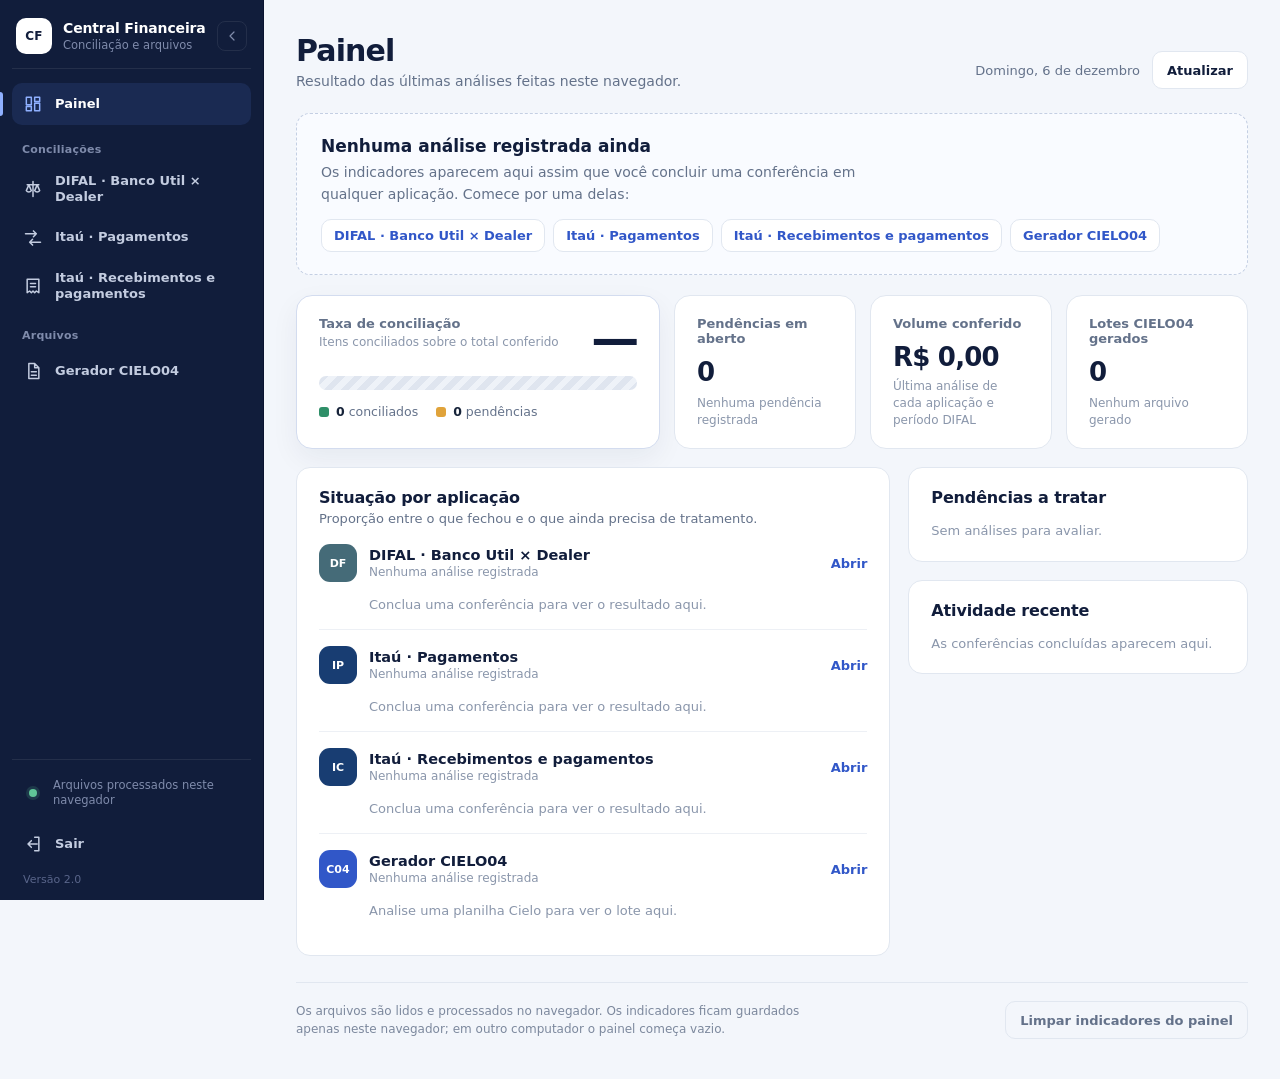
==== index.html @ 7d99ec03 "V48.3" ====
<!doctype html>
<html lang="pt-BR">
<head>
  <meta charset="utf-8">
  <meta name="viewport" content="width=device-width, initial-scale=1">
  <meta name="description" content="Central Financeira: painel de conciliações, pendências e geração de arquivos.">
  <meta name="theme-color" content="#111d3b">
  <title>Painel · Central Financeira</title>
  <link rel="stylesheet" href="central.css?v=2.0">
  <link rel="stylesheet" href="shell.css?v=2.0">
  <script src="shell.js?v=2.0"></script>
</head>
<body class="dash">
  <main class="dash-main" id="conteudo">
    <header class="dash-head">
      <div>
        <h1>Painel</h1>
        <p class="dash-sub">Resultado das últimas análises feitas neste navegador.</p>
      </div>
      <div class="dash-head-actions">
        <span class="dash-today" id="today">—</span>
        <button type="button" class="dash-btn" id="refreshBtn">Atualizar</button>
      </div>
    </header>

    <div id="emptyState" class="dash-empty" hidden>
      <h2>Nenhuma análise registrada ainda</h2>
      <p>Os indicadores aparecem aqui assim que você concluir uma conferência em qualquer aplicação. Comece por uma delas:</p>
      <div class="dash-empty-links" id="emptyLinks"></div>
    </div>

    <section class="kpis" aria-label="Indicadores principais">
      <article class="kpi-balance">
        <div class="kpi-balance-top">
          <div>
            <h2>Taxa de conciliação</h2>
            <p class="kpi-hint">Itens conciliados sobre o total conferido</p>
          </div>
          <strong class="kpi-rate" id="kRate">—</strong>
        </div>
        <div class="ledger" role="img" id="kLedger" aria-label="Sem dados">
          <span class="ledger-ok" id="kLedgerOk"></span><span class="ledger-pend" id="kLedgerPend"></span>
        </div>
        <div class="ledger-legend">
          <span><i class="sw sw-ok"></i><b id="kOk">0</b> conciliados</span>
          <span><i class="sw sw-pend"></i><b id="kPend">0</b> pendências</span>
        </div>
      </article>

      <article class="kpi-card">
        <h2>Pendências em aberto</h2>
        <strong id="kPendBig">0</strong>
        <p id="kPendSub">Nenhuma pendência registrada</p>
      </article>
      <article class="kpi-card">
        <h2>Volume conferido</h2>
        <strong id="kVolume">R$ 0,00</strong>
        <p id="kVolumeSub">Última análise de cada aplicação e período DIFAL</p>
      </article>
      <article class="kpi-card">
        <h2>Lotes CIELO04 gerados</h2>
        <strong id="kCielo">0</strong>
        <p id="kCieloSub">Nenhum arquivo gerado</p>
      </article>
    </section>

    <div class="dash-grid">
      <section class="panel-x modules" aria-labelledby="modulesTitle">
        <div class="panel-x-head">
          <h2 id="modulesTitle">Situação por aplicação</h2>
          <p>Proporção entre o que fechou e o que ainda precisa de tratamento.</p>
        </div>
        <div id="moduleRows" class="module-rows"></div>
      </section>

      <aside class="side-col">
        <section class="panel-x" aria-labelledby="pendTitle">
          <div class="panel-x-head"><h2 id="pendTitle">Pendências a tratar</h2></div>
          <ul id="pendList" class="pend-list"></ul>
        </section>
        <section class="panel-x" aria-labelledby="actTitle">
          <div class="panel-x-head"><h2 id="actTitle">Atividade recente</h2></div>
          <ol id="activity" class="activity"></ol>
        </section>
      </aside>
    </div>

    <section class="panel-x difal-period" id="difalPeriod" aria-labelledby="difalTitle" hidden>
      <div class="panel-x-head panel-x-head-row">
        <div>
          <h2 id="difalTitle">Período DIFAL</h2>
          <p id="difalSub">—</p>
        </div>
        <a class="dash-link" href="difal/">Abrir DIFAL</a>
      </div>
      <div class="day-strip" id="dayStrip"></div>
      <div class="day-legend">
        <span><i class="sw sw-ok"></i>Sem pendências</span>
        <span><i class="sw sw-pend"></i>Com pendências</span>
        <span><i class="sw sw-none"></i>Ainda não analisada</span>
      </div>
    </section>

    <footer class="dash-foot">
      <p>Os arquivos são lidos e processados no navegador. Os indicadores ficam guardados apenas neste navegador; em outro computador o painel começa vazio.</p>
      <button type="button" class="dash-btn dash-btn-quiet" id="clearIndicators">Limpar indicadores do painel</button>
    </footer>
  </main>

  <script src="dashboard.js?v=2.0"></script>
</body>
</html>
---- central.css ----
/* Central Financeira · Painel (v2.0) */
:root {
  --bg: #f3f6fb;
  --surface: #ffffff;
  --ink: #17243a;
  --navy: #111d3b;
  --muted: #64728a;
  --line: #e1e7f0;
  --blue: #3157c8;
  --ok: #2f8f68;
  --ok-soft: #e6f4ed;
  --pend: #e0a33a;
  --pend-ink: #8a5a06;
  --pend-soft: #fff4dd;
  --none: #dfe5ef;
}
* { box-sizing: border-box; }
body { margin: 0; color: var(--ink); background: var(--bg); font-family: Inter, ui-sans-serif, system-ui, -apple-system, BlinkMacSystemFont, "Segoe UI", sans-serif; -webkit-font-smoothing: antialiased; }
h1, h2, p { margin: 0; }
a { color: var(--blue); }
a:focus-visible, button:focus-visible { outline: 2px solid var(--blue); outline-offset: 2px; }

.dash-main { width: min(1240px, 100%); margin: 0 auto; padding: 34px 32px 40px; }

.dash-head { display: flex; align-items: flex-end; justify-content: space-between; gap: 20px; margin-bottom: 24px; }
.dash-head h1 { color: var(--navy); font-size: 30px; line-height: 1.1; letter-spacing: -.03em; }
.dash-sub { margin-top: 6px; color: var(--muted); font-size: 14px; }
.dash-head-actions { display: flex; align-items: center; gap: 12px; }
.dash-today { color: var(--muted); font-size: 13px; }
.dash-today::first-letter { text-transform: uppercase; }
.dash-btn { min-height: 38px; padding: 8px 14px; border: 1px solid var(--line); border-radius: 10px; color: var(--navy); background: var(--surface); font: inherit; font-size: 13px; font-weight: 700; cursor: pointer; }
.dash-btn:hover { border-color: #c5cee0; background: #f8faff; }
.dash-btn-quiet { color: var(--muted); background: transparent; }
.dash-link { flex: 0 0 auto; color: var(--blue); font-size: 13px; font-weight: 700; text-decoration: none; }
.dash-link:hover { text-decoration: underline; }

.dash-empty { margin-bottom: 20px; padding: 22px 24px; border: 1px dashed #c4cfe3; border-radius: 14px; background: #f9fbff; }
.dash-empty h2 { color: var(--navy); font-size: 17px; }
.dash-empty p { max-width: 62ch; margin-top: 6px; color: var(--muted); font-size: 14px; line-height: 1.55; }
.dash-empty-links { display: flex; flex-wrap: wrap; gap: 8px; margin-top: 14px; }
.dash-empty-links a { padding: 8px 12px; border: 1px solid var(--line); border-radius: 10px; background: var(--surface); font-size: 13px; font-weight: 700; text-decoration: none; }

/* Indicadores */
.kpis { display: grid; grid-template-columns: minmax(0, 2fr) repeat(3, minmax(0, 1fr)); gap: 14px; margin-bottom: 18px; }
.kpi-balance, .kpi-card { padding: 20px 22px; border: 1px solid var(--line); border-radius: 16px; background: var(--surface); }
.kpi-balance { display: flex; flex-direction: column; gap: 14px; border-color: #d3dcef; box-shadow: 0 10px 28px rgba(24, 39, 75, .06); }
.kpi-balance-top { display: flex; align-items: flex-start; justify-content: space-between; gap: 16px; }
.kpis h2 { color: var(--muted); font-size: 13px; font-weight: 650; }
.kpi-hint { margin-top: 4px; color: #8a96ab; font-size: 12px; }
.kpi-rate { color: var(--navy); font-size: 48px; line-height: .95; font-weight: 750; letter-spacing: -.045em; font-variant-numeric: tabular-nums; }
.ledger, .mod-bar { display: flex; height: 14px; overflow: hidden; border-radius: 7px; background: var(--none); }
.ledger.is-empty { background: repeating-linear-gradient(-45deg, var(--none) 0 6px, #eef2f8 6px 12px); }
.ledger-ok { background: var(--ok); }
.ledger-pend { background: var(--pend); }
.ledger-ok, .ledger-pend { transition: width .5s ease; }
.ledger-legend, .day-legend { display: flex; flex-wrap: wrap; gap: 6px 18px; color: var(--muted); font-size: 12.5px; }
.ledger-legend b { color: var(--ink); font-variant-numeric: tabular-nums; }
.sw { display: inline-block; width: 10px; height: 10px; margin-right: 7px; border-radius: 3px; vertical-align: -1px; }
.sw-ok { background: var(--ok); } .sw-pend { background: var(--pend); } .sw-none { background: var(--none); }

.kpi-card { display: flex; flex-direction: column; gap: 6px; }
.kpi-card strong { margin-top: 6px; color: var(--navy); font-size: 26px; line-height: 1.1; font-weight: 750; letter-spacing: -.03em; font-variant-numeric: tabular-nums; white-space: nowrap; }
.kpi-card strong.is-alert { color: var(--pend-ink); }
.kpi-card p { margin-top: auto; color: #8a96ab; font-size: 12px; line-height: 1.4; }

/* Grade principal */
.dash-grid { display: grid; grid-template-columns: minmax(0, 1.75fr) minmax(300px, 1fr); gap: 18px; align-items: start; }
.side-col { display: flex; flex-direction: column; gap: 18px; }
.panel-x { padding: 20px 22px; border: 1px solid var(--line); border-radius: 14px; background: var(--surface); }
.panel-x-head { margin-bottom: 14px; }
.panel-x-head h2 { color: var(--navy); font-size: 16px; letter-spacing: -.01em; }
.panel-x-head p { margin-top: 4px; color: var(--muted); font-size: 13px; }
.panel-x-head-row { display: flex; align-items: flex-start; justify-content: space-between; gap: 16px; }

.module-rows { display: flex; flex-direction: column; }
.mod-row { padding: 16px 0; border-top: 1px solid #edf0f5; }
.mod-row:first-child { border-top: 0; padding-top: 4px; }
.mod-head { display: flex; align-items: center; gap: 12px; }
.mod-mark { width: 38px; height: 38px; flex: 0 0 38px; display: grid; place-items: center; border-radius: 11px; color: #fff; font-size: 11px; font-weight: 850; }
.tone-cielo { background: #3157c8; } .tone-difal { background: #456b78; } .tone-itau { background: #183d72; }
.mod-title { flex: 1 1 auto; min-width: 0; }
.mod-title a { display: block; color: var(--navy); font-size: 14.5px; font-weight: 700; text-decoration: none; }
.mod-title a:hover { text-decoration: underline; }
.mod-title small { display: block; margin-top: 2px; color: #8a96ab; font-size: 12px; }
.mod-body { margin: 12px 0 0 50px; }
.mod-body-empty span { color: #8a96ab; font-size: 13px; }
.mod-bar { height: 10px; border-radius: 5px; }
.mod-nums { display: flex; gap: 16px; margin-top: 8px; color: var(--muted); font-size: 12.5px; }
.mod-nums b { color: var(--ink); font-variant-numeric: tabular-nums; }
.mod-nums .is-alert b { color: var(--pend-ink); }
.mod-pct { margin-left: auto; color: var(--navy); font-weight: 750; font-variant-numeric: tabular-nums; }
.mod-facts { margin-top: 6px; color: #8a96ab; font-size: 12px; line-height: 1.5; }
.mod-facts .sep { display: inline-block; width: 3px; height: 3px; margin: 0 8px; border-radius: 50%; background: #b7c0d0; vertical-align: middle; }
.mod-figure { display: flex; align-items: baseline; gap: 8px; }
.mod-figure strong { color: var(--navy); font-size: 20px; letter-spacing: -.02em; font-variant-numeric: tabular-nums; }
.mod-figure span { color: var(--muted); font-size: 12.5px; }

.pend-list, .activity { margin: 0; padding: 0; list-style: none; }
.pend-list li + li { margin-top: 8px; }
.pend-list a { display: flex; align-items: flex-start; gap: 12px; padding: 12px; border: 1px solid #f0dfb7; border-radius: 12px; color: var(--ink); background: var(--pend-soft); text-decoration: none; }
.pend-list a:hover { border-color: #e5c57f; }
.pend-count { min-width: 36px; padding: 4px 8px; border-radius: 8px; color: #3b2a05; background: var(--pend); font-size: 13px; font-weight: 800; text-align: center; font-variant-numeric: tabular-nums; }
.pend-list strong { display: block; font-size: 13px; }
.pend-list small { display: block; margin-top: 3px; color: var(--pend-ink); font-size: 12px; line-height: 1.4; }
.list-empty { color: #8a96ab; font-size: 13px; line-height: 1.5; }

.activity li:not(.list-empty) { position: relative; display: grid; grid-template-columns: 12px 1fr auto; gap: 10px; padding: 9px 0; }
.activity li:not(.list-empty) + li { border-top: 1px solid #f0f2f7; }
.act-dot { width: 8px; height: 8px; margin-top: 5px; border-radius: 50%; background: var(--ok); }
.act-warn .act-dot { background: var(--pend); }
.activity strong { display: block; font-size: 12.5px; }
.activity span:not(.act-dot) { display: block; margin-top: 2px; color: var(--muted); font-size: 12px; }
.activity time { color: #8a96ab; font-size: 11.5px; white-space: nowrap; }

/* Período DIFAL */
.difal-period { margin-top: 18px; }
.day-strip { display: grid; grid-template-columns: repeat(auto-fill, minmax(52px, 1fr)); gap: 6px; margin-bottom: 14px; }
.day { display: flex; flex-direction: column; align-items: center; padding: 7px 0 6px; border-radius: 9px; text-decoration: none; }
.day b { font-size: 15px; font-variant-numeric: tabular-nums; }
.day span { font-size: 10.5px; opacity: .8; }
.day-ok { color: #fff; background: var(--ok); }
.day-pend { color: #3b2a05; background: var(--pend); }
.day-none { color: var(--muted); background: #eef2f8; }
.day:hover { filter: brightness(.94); }

.dash-foot { display: flex; align-items: center; justify-content: space-between; gap: 16px; margin-top: 26px; padding-top: 18px; border-top: 1px solid var(--line); }
.dash-foot p { max-width: 70ch; color: #7c889d; font-size: 12px; line-height: 1.5; }

@media (max-width: 1180px) {
  .kpis { grid-template-columns: repeat(3, minmax(0, 1fr)); }
  .kpi-balance { grid-column: 1 / -1; }
}
@media (max-width: 900px) {
  .dash-grid { grid-template-columns: 1fr; }
}
@media (max-width: 640px) {
  .dash-main { padding: 22px 14px 30px; }
  .dash-head { flex-direction: column; align-items: flex-start; }
  .dash-head h1 { font-size: 26px; }
  .kpis { grid-template-columns: 1fr 1fr; gap: 10px; }
  .kpi-card { padding: 16px; }
  .kpi-card strong { font-size: 21px; }
  .kpi-rate { font-size: 40px; }
  .mod-body { margin-left: 0; }
  .dash-foot { flex-direction: column; align-items: flex-start; }
}
@media (prefers-reduced-motion: reduce) { .ledger-ok, .ledger-pend { transition: none; } }
---- shell.css ----
/* Central Financeira · Menu lateral compartilhado (v2.0) */
:root {
  --cf-side: 264px;
  --cf-side-collapsed: 76px;
  --cf-navy: #111d3b;
  --cf-navy-2: #1a2a52;
  --cf-navy-line: rgba(255, 255, 255, .08);
  --cf-side-text: #c3cce0;
  --cf-side-muted: #7f8bab;
  --cf-accent: #8fb0ff;
  --cf-alert: #f2b84b;
}
html.cf-collapsed { --cf-side: var(--cf-side-collapsed); }

html.cf-shell body { padding-left: var(--cf-side) !important; margin: 0; transition: padding-left .2s ease; }

/* O link "← Central" das aplicações passa a ser o menu lateral. */
html.cf-shell .central-nav { display: none !important; }
html.cf-shell .topbar, html.cf-shell body > header { padding-left: 28px !important; padding-right: 28px !important; }

.cf-sidebar {
  position: fixed; inset: 0 auto 0 0; z-index: 60; width: var(--cf-side);
  display: flex; flex-direction: column; gap: 6px; padding: 16px 12px 14px;
  color: var(--cf-side-text); background: var(--cf-navy);
  border-right: 1px solid #0a1430; overflow-y: auto; overflow-x: hidden;
  font-family: Inter, ui-sans-serif, system-ui, -apple-system, BlinkMacSystemFont, "Segoe UI", sans-serif;
  transition: width .2s ease, transform .22s ease;
}
.cf-sidebar *, .cf-mobilebar * { box-sizing: border-box; }
.cf-ico { width: 20px; height: 20px; flex: 0 0 20px; }

.cf-brand { display: flex; align-items: center; justify-content: space-between; gap: 8px; padding: 2px 4px 14px; border-bottom: 1px solid var(--cf-navy-line); margin-bottom: 8px; }
.cf-brand-link { display: flex; align-items: center; gap: 11px; min-width: 0; color: #fff; text-decoration: none; }
.cf-mark { width: 36px; height: 36px; flex: 0 0 36px; display: grid; place-items: center; border-radius: 10px; color: var(--cf-navy); background: #fff; font-size: 12px; font-weight: 850; letter-spacing: .02em; }
.cf-brand-text { display: flex; flex-direction: column; min-width: 0; white-space: nowrap; }
.cf-brand-text strong { font-size: 14px; letter-spacing: -.01em; }
.cf-brand-text small { margin-top: 2px; color: var(--cf-side-muted); font-size: 11.5px; }
.cf-collapse { width: 30px; height: 30px; flex: 0 0 30px; display: grid; place-items: center; padding: 0; border: 1px solid var(--cf-navy-line); border-radius: 8px; color: var(--cf-side-muted); background: transparent; cursor: pointer; }
.cf-collapse:hover { color: #fff; background: var(--cf-navy-2); }
.cf-collapse .cf-ico { width: 16px; height: 16px; transition: transform .2s ease; }

.cf-nav { display: flex; flex-direction: column; gap: 2px; flex: 1 1 auto; }
.cf-group { margin: 16px 10px 6px; color: var(--cf-side-muted); font-size: 11px; font-weight: 700; letter-spacing: .02em; white-space: nowrap; }
.cf-item {
  position: relative; display: flex; align-items: center; gap: 12px; min-height: 42px; padding: 9px 11px;
  border-radius: 10px; color: var(--cf-side-text); text-decoration: none; font-size: 13px; font-weight: 600; line-height: 1.25;
}
.cf-item:hover { color: #fff; background: rgba(255, 255, 255, .05); }
.cf-item.is-active { color: #fff; background: var(--cf-navy-2); }
.cf-item.is-active::before { content: ""; position: absolute; left: -12px; top: 9px; bottom: 9px; width: 3px; border-radius: 0 3px 3px 0; background: var(--cf-accent); }
.cf-item.is-active .cf-ico { color: var(--cf-accent); }
.cf-label { flex: 1 1 auto; min-width: 0; overflow: hidden; text-overflow: ellipsis; }
.cf-pill { flex: 0 0 auto; min-width: 22px; padding: 2px 7px; border-radius: 999px; color: #3b2a05; background: var(--cf-alert); font-size: 11px; font-weight: 800; text-align: center; font-variant-numeric: tabular-nums; }

.cf-foot { display: flex; flex-direction: column; gap: 4px; padding-top: 12px; border-top: 1px solid var(--cf-navy-line); }
.cf-note { display: flex; align-items: center; gap: 10px; margin: 0 0 4px; padding: 6px 11px; color: var(--cf-side-muted); font-size: 11.5px; line-height: 1.35; }
.cf-dot { width: 8px; height: 8px; flex: 0 0 8px; border-radius: 50%; background: #5fc597; box-shadow: 0 0 0 3px rgba(95, 197, 151, .16); margin: 0 6px; }
.cf-logout:hover { color: #ffd3d3; }
.cf-version { margin: 4px 11px 0; color: #59658a; font-size: 11px; }

.cf-sidebar a:focus-visible, .cf-sidebar button:focus-visible, .cf-mobilebar a:focus-visible, .cf-mobilebar button:focus-visible { outline: 2px solid var(--cf-accent); outline-offset: 2px; }

/* Menu recolhido (desktop) */
html.cf-collapsed .cf-sidebar { padding-left: 10px; padding-right: 10px; }
html.cf-collapsed .cf-brand { flex-direction: column; padding-left: 0; padding-right: 0; }
html.cf-collapsed .cf-brand-text, html.cf-collapsed .cf-label { display: none; }
html.cf-collapsed .cf-collapse .cf-ico { transform: rotate(180deg); }
html.cf-collapsed .cf-item { justify-content: center; padding: 10px; }
html.cf-collapsed .cf-item.is-active::before { left: -10px; }
html.cf-collapsed .cf-pill { position: absolute; top: 3px; right: 2px; min-width: 18px; padding: 1px 5px; font-size: 10px; }
html.cf-collapsed .cf-nav { gap: 4px; }
html.cf-collapsed .cf-group { display: block; height: 1px; margin: 10px 10px; overflow: hidden; color: transparent; background: var(--cf-navy-line); }
html.cf-collapsed .cf-note { justify-content: center; padding: 6px 0; }

/* Barra superior e gaveta (celular e tablet) */
.cf-mobilebar, .cf-scrim { display: none; }
@media (max-width: 960px) {
  html.cf-shell body { padding-left: 0 !important; }
  html.cf-shell { --cf-side: 280px; }
  .cf-sidebar { width: 280px; transform: translateX(-100%); box-shadow: none; }
  html.cf-open .cf-sidebar { transform: translateX(0); box-shadow: 0 0 40px rgba(5, 12, 30, .35); }
  html.cf-collapsed .cf-brand-text { display: flex; }
  html.cf-collapsed .cf-label { display: block; }
  html.cf-collapsed .cf-group { height: auto; margin: 16px 10px 6px; color: var(--cf-side-muted); background: none; }
  html.cf-collapsed .cf-brand { flex-direction: row; }
  html.cf-collapsed .cf-item { justify-content: flex-start; padding: 9px 11px; }
  html.cf-collapsed .cf-pill { position: static; }
  .cf-collapse { display: none; }
  .cf-mobilebar {
    position: sticky; top: 0; z-index: 50; display: flex; align-items: center; gap: 10px; height: 56px; padding: 0 12px;
    color: #fff; background: var(--cf-navy);
    font-family: Inter, ui-sans-serif, system-ui, -apple-system, BlinkMacSystemFont, "Segoe UI", sans-serif;
  }
  .cf-burger { width: 40px; height: 40px; display: grid; place-items: center; padding: 0; border: 0; border-radius: 10px; color: #fff; background: transparent; cursor: pointer; }
  .cf-burger:hover { background: var(--cf-navy-2); }
  .cf-mobile-title { display: flex; align-items: center; gap: 10px; color: #fff; text-decoration: none; font-size: 14px; font-weight: 750; }
  .cf-mobile-title .cf-mark { width: 30px; height: 30px; flex-basis: 30px; font-size: 11px; }
  .cf-scrim { position: fixed; inset: 0; z-index: 55; background: rgba(8, 15, 35, .45); }
  html.cf-open .cf-scrim { display: block; }
  /* O cabeçalho das aplicações deixa de ser fixo para não competir com a barra do menu. */
  html.cf-shell .topbar, html.cf-shell body > header { position: static !important; padding-left: 16px !important; padding-right: 16px !important; }
}

@media (prefers-reduced-motion: reduce) {
  html.cf-shell body, .cf-sidebar, .cf-collapse .cf-ico { transition: none; }
}
@media print {
  .cf-sidebar, .cf-mobilebar, .cf-scrim { display: none !important; }
  html.cf-shell body { padding-left: 0 !important; }
}
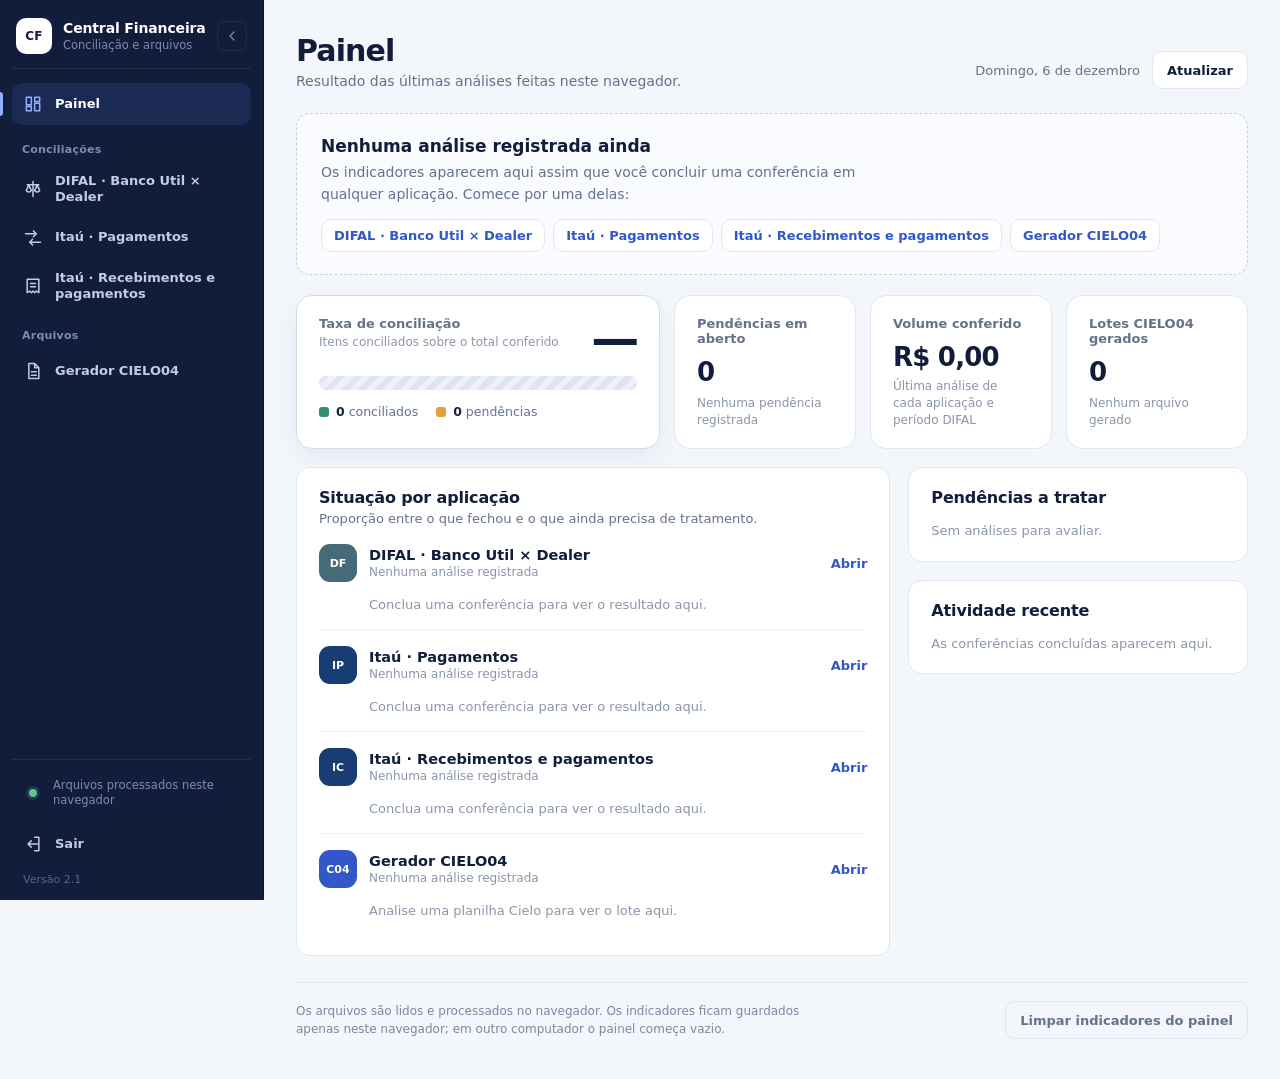
==== commit 8fc4b335: "v48.4" ====
--- a/index.html
+++ b/index.html
@@ -7,8 +7,8 @@
   <meta name="theme-color" content="#111d3b">
   <title>Painel · Central Financeira</title>
   <link rel="stylesheet" href="central.css?v=2.0">
-  <link rel="stylesheet" href="shell.css?v=2.0">
-  <script src="shell.js?v=2.0"></script>
+  <link rel="stylesheet" href="shell.css?v=2.1">
+  <script src="shell.js?v=2.1"></script>
 </head>
 <body class="dash">
   <main class="dash-main" id="conteudo">
--- a/shell.css
+++ b/shell.css
@@ -108,3 +108,29 @@
   .cf-sidebar, .cf-mobilebar, .cf-scrim { display: none !important; }
   html.cf-shell body { padding-left: 0 !important; }
 }
+
+/* Arrastar e soltar / colar arquivos (v2.1) */
+.cf-dropzone { position: relative; }
+.cf-drop-hint { margin: 8px 0 0; color: #7a879c; font-size: 12px; line-height: 1.4; }
+html.cf-dragging .cf-dropzone::after {
+  content: attr(data-drop-label);
+  position: absolute; inset: 0; z-index: 20; display: flex; align-items: center; justify-content: center;
+  padding: 16px; border: 2px dashed #8da3df; border-radius: inherit;
+  color: #24407f; background: rgba(243, 246, 255, .92);
+  font-family: Inter, ui-sans-serif, system-ui, -apple-system, "Segoe UI", sans-serif;
+  font-size: 14px; font-weight: 750; text-align: center; pointer-events: none;
+}
+html.cf-dragging .cf-dropzone.cf-drop-over::after { border-color: #3157c8; border-style: solid; color: #fff; background: rgba(49, 87, 200, .9); }
+.cf-drop-flash { animation: cf-flash .9s ease; }
+@keyframes cf-flash { 0% { box-shadow: 0 0 0 0 rgba(49, 87, 200, .45); } 100% { box-shadow: 0 0 0 14px rgba(49, 87, 200, 0); } }
+
+.cf-toast {
+  position: fixed; left: 50%; bottom: 24px; z-index: 80; max-width: min(560px, calc(100vw - 32px));
+  padding: 12px 16px; border-radius: 12px; color: #fff; background: #111d3b; box-shadow: 0 12px 30px rgba(8, 15, 35, .25);
+  font-family: Inter, ui-sans-serif, system-ui, -apple-system, "Segoe UI", sans-serif; font-size: 13px; font-weight: 600; line-height: 1.4;
+  opacity: 0; transform: translate(-50%, 10px); pointer-events: none; transition: opacity .2s ease, transform .2s ease;
+}
+.cf-toast.is-show { opacity: 1; transform: translate(-50%, 0); }
+.cf-toast.is-error { background: #9b2f35; }
+@media (min-width: 961px) { .cf-toast { margin-left: calc(var(--cf-side) / 2); } }
+@media (prefers-reduced-motion: reduce) { .cf-drop-flash { animation: none; } .cf-toast { transition: none; } }
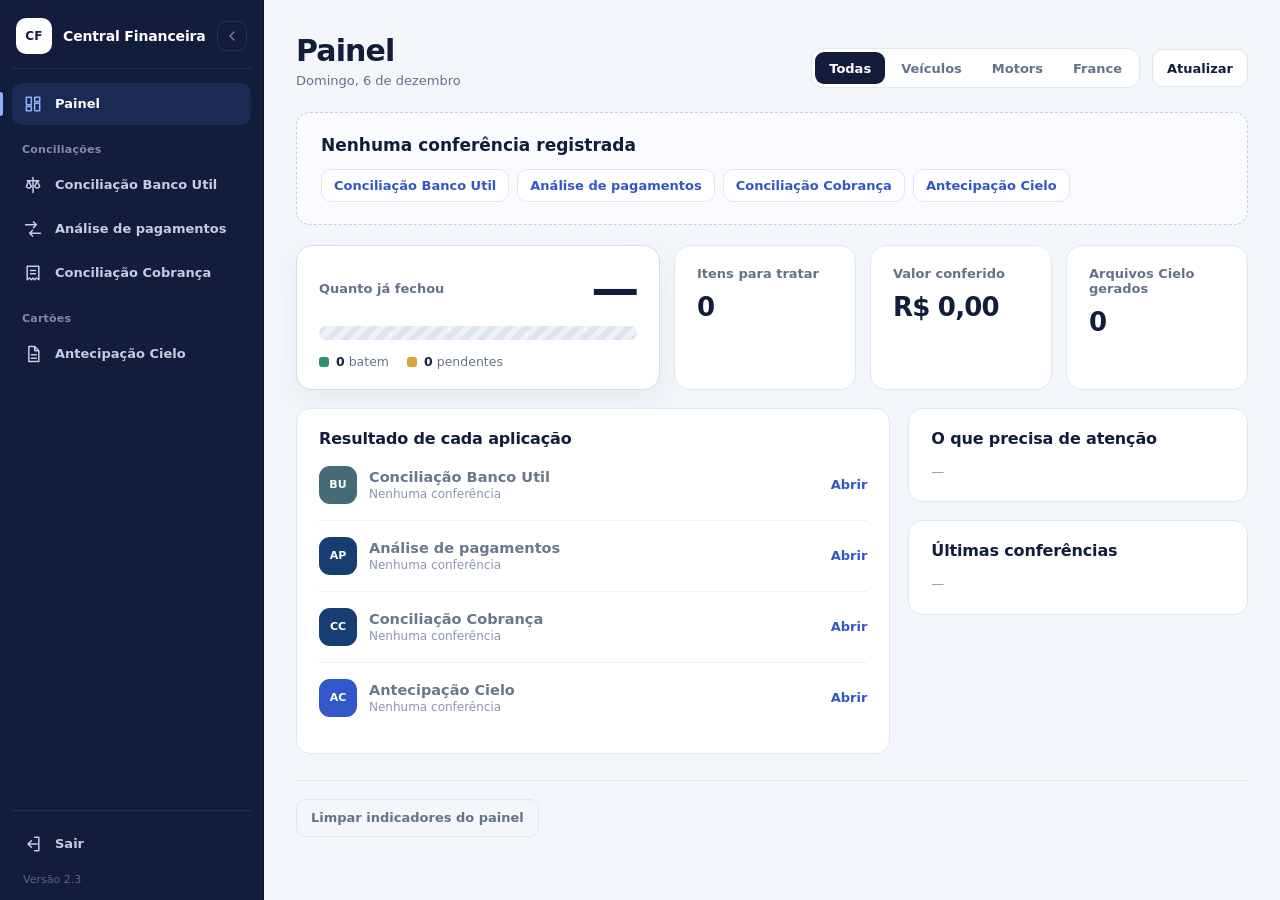
==== commit 0c72ee77: "V48 6" ====
--- a/index.html
+++ b/index.html
@@ -3,110 +3,95 @@
 <head>
   <meta charset="utf-8">
   <meta name="viewport" content="width=device-width, initial-scale=1">
-  <meta name="description" content="Central Financeira: painel de conciliações, pendências e geração de arquivos.">
   <meta name="theme-color" content="#111d3b">
   <title>Painel · Central Financeira</title>
-  <link rel="stylesheet" href="central.css?v=2.0">
-  <link rel="stylesheet" href="shell.css?v=2.1">
-  <script src="shell.js?v=2.1"></script>
+  <link rel="stylesheet" href="central.css?v=2.3">
+  <link rel="stylesheet" href="shell.css?v=2.3">
+  <script src="shell.js?v=2.3"></script>
 </head>
 <body class="dash">
   <main class="dash-main" id="conteudo">
     <header class="dash-head">
       <div>
         <h1>Painel</h1>
-        <p class="dash-sub">Resultado das últimas análises feitas neste navegador.</p>
+        <p class="dash-today" id="today">—</p>
       </div>
       <div class="dash-head-actions">
-        <span class="dash-today" id="today">—</span>
+        <div class="seg" id="companyFilter" role="radiogroup" aria-label="Filtrar por empresa"></div>
         <button type="button" class="dash-btn" id="refreshBtn">Atualizar</button>
       </div>
     </header>
 
     <div id="emptyState" class="dash-empty" hidden>
-      <h2>Nenhuma análise registrada ainda</h2>
-      <p>Os indicadores aparecem aqui assim que você concluir uma conferência em qualquer aplicação. Comece por uma delas:</p>
+      <h2 id="emptyTitle">Nenhuma conferência registrada</h2>
       <div class="dash-empty-links" id="emptyLinks"></div>
     </div>
 
     <section class="kpis" aria-label="Indicadores principais">
       <article class="kpi-balance">
         <div class="kpi-balance-top">
-          <div>
-            <h2>Taxa de conciliação</h2>
-            <p class="kpi-hint">Itens conciliados sobre o total conferido</p>
-          </div>
+          <h2>Quanto já fechou</h2>
           <strong class="kpi-rate" id="kRate">—</strong>
         </div>
         <div class="ledger" role="img" id="kLedger" aria-label="Sem dados">
           <span class="ledger-ok" id="kLedgerOk"></span><span class="ledger-pend" id="kLedgerPend"></span>
         </div>
         <div class="ledger-legend">
-          <span><i class="sw sw-ok"></i><b id="kOk">0</b> conciliados</span>
-          <span><i class="sw sw-pend"></i><b id="kPend">0</b> pendências</span>
+          <span><i class="sw sw-ok"></i><b id="kOk">0</b> batem</span>
+          <span><i class="sw sw-pend"></i><b id="kPend">0</b> pendentes</span>
         </div>
       </article>
 
       <article class="kpi-card">
-        <h2>Pendências em aberto</h2>
+        <h2>Itens para tratar</h2>
         <strong id="kPendBig">0</strong>
-        <p id="kPendSub">Nenhuma pendência registrada</p>
+        <p id="kPendSub"></p>
       </article>
       <article class="kpi-card">
-        <h2>Volume conferido</h2>
+        <h2>Valor conferido</h2>
         <strong id="kVolume">R$ 0,00</strong>
-        <p id="kVolumeSub">Última análise de cada aplicação e período DIFAL</p>
+        <p id="kVolumeSub"></p>
       </article>
       <article class="kpi-card">
-        <h2>Lotes CIELO04 gerados</h2>
+        <h2>Arquivos Cielo gerados</h2>
         <strong id="kCielo">0</strong>
-        <p id="kCieloSub">Nenhum arquivo gerado</p>
+        <p id="kCieloSub"></p>
       </article>
     </section>
 
     <div class="dash-grid">
       <section class="panel-x modules" aria-labelledby="modulesTitle">
-        <div class="panel-x-head">
-          <h2 id="modulesTitle">Situação por aplicação</h2>
-          <p>Proporção entre o que fechou e o que ainda precisa de tratamento.</p>
-        </div>
+        <div class="panel-x-head"><h2 id="modulesTitle">Resultado de cada aplicação</h2></div>
         <div id="moduleRows" class="module-rows"></div>
       </section>
 
       <aside class="side-col">
         <section class="panel-x" aria-labelledby="pendTitle">
-          <div class="panel-x-head"><h2 id="pendTitle">Pendências a tratar</h2></div>
+          <div class="panel-x-head"><h2 id="pendTitle">O que precisa de atenção</h2></div>
           <ul id="pendList" class="pend-list"></ul>
         </section>
         <section class="panel-x" aria-labelledby="actTitle">
-          <div class="panel-x-head"><h2 id="actTitle">Atividade recente</h2></div>
+          <div class="panel-x-head"><h2 id="actTitle">Últimas conferências</h2></div>
           <ol id="activity" class="activity"></ol>
         </section>
       </aside>
     </div>
 
     <section class="panel-x difal-period" id="difalPeriod" aria-labelledby="difalTitle" hidden>
-      <div class="panel-x-head panel-x-head-row">
-        <div>
-          <h2 id="difalTitle">Período DIFAL</h2>
-          <p id="difalSub">—</p>
-        </div>
-        <a class="dash-link" href="difal/">Abrir DIFAL</a>
-      </div>
-      <div class="day-strip" id="dayStrip"></div>
+      <div class="panel-x-head"><h2 id="difalTitle">Dias conferidos · Banco Util</h2></div>
+      <div id="dayStrips"></div>
       <div class="day-legend">
-        <span><i class="sw sw-ok"></i>Sem pendências</span>
-        <span><i class="sw sw-pend"></i>Com pendências</span>
-        <span><i class="sw sw-none"></i>Ainda não analisada</span>
+        <span><i class="sw sw-ok"></i>Tudo bateu</span>
+        <span><i class="sw sw-pend"></i>Tem itens pendentes</span>
+        <span><i class="sw sw-none"></i>Ainda não conferido</span>
       </div>
     </section>
 
     <footer class="dash-foot">
-      <p>Os arquivos são lidos e processados no navegador. Os indicadores ficam guardados apenas neste navegador; em outro computador o painel começa vazio.</p>
       <button type="button" class="dash-btn dash-btn-quiet" id="clearIndicators">Limpar indicadores do painel</button>
     </footer>
   </main>
 
-  <script src="dashboard.js?v=2.0"></script>
+  <script src="dashboard.js?v=2.3"></script>
 </body>
 </html>
--- a/central.css
+++ b/central.css
@@ -145,3 +145,29 @@
   .dash-foot { flex-direction: column; align-items: flex-start; }
 }
 @media (prefers-reduced-motion: reduce) { .ledger-ok, .ledger-pend { transition: none; } }
+
+/* v2.3 · filtro por empresa */
+.dash-today { margin-top: 6px; }
+.seg { display: inline-flex; gap: 2px; padding: 3px; border: 1px solid var(--line); border-radius: 12px; background: var(--surface); }
+.seg-btn { min-height: 32px; padding: 6px 14px; border: 0; border-radius: 9px; color: var(--muted); background: transparent; font: inherit; font-size: 13px; font-weight: 700; cursor: pointer; }
+.seg-btn:hover { color: var(--navy); background: #f3f6fc; }
+.seg-btn.is-on { color: #fff; background: var(--navy); }
+.kpi-balance-top { align-items: center; }
+.co-tag { display: inline-block; margin-left: 6px; padding: 1px 7px; border-radius: 999px; color: #34466f; background: #e9eef8; font-size: 11px; font-weight: 750; vertical-align: 1px; }
+.mod-split { display: flex; flex-wrap: wrap; gap: 6px 14px; margin-top: 8px; font-size: 12px; }
+.mod-split a { color: var(--muted); text-decoration: none; }
+.mod-split a:hover { color: var(--navy); }
+.mod-split .co-tag { margin-left: 0; margin-right: 2px; }
+.mod-row.is-empty .mod-title a { color: #6b778d; }
+.day-group + .day-group { margin-top: 16px; padding-top: 14px; border-top: 1px solid #edf0f5; }
+.day-group-head { display: flex; align-items: baseline; gap: 10px; margin-bottom: 10px; }
+.day-group-head strong { color: var(--navy); font-size: 14px; }
+.day-group-head span { color: var(--muted); font-size: 12.5px; }
+.day-group-head .dash-link { margin-left: auto; }
+.pend-list strong .co-tag { margin-left: 4px; }
+@media (max-width: 640px) {
+  .dash-head-actions { flex-wrap: wrap; }
+  .seg { width: 100%; }
+  .seg-btn { flex: 1 1 0; padding: 6px 4px; }
+}
+.activity strong .co-tag { display: inline-block; margin-top: 0; color: #34466f; font-size: 11px; }
--- a/shell.css
+++ b/shell.css
@@ -111,7 +111,6 @@
 
 /* Arrastar e soltar / colar arquivos (v2.1) */
 .cf-dropzone { position: relative; }
-.cf-drop-hint { margin: 8px 0 0; color: #7a879c; font-size: 12px; line-height: 1.4; }
 html.cf-dragging .cf-dropzone::after {
   content: attr(data-drop-label);
   position: absolute; inset: 0; z-index: 20; display: flex; align-items: center; justify-content: center;
@@ -134,3 +133,29 @@
 .cf-toast.is-error { background: #9b2f35; }
 @media (min-width: 961px) { .cf-toast { margin-left: calc(var(--cf-side) / 2); } }
 @media (prefers-reduced-motion: reduce) { .cf-drop-flash { animation: none; } .cf-toast { transition: none; } }
+
+/* Empresa (v2.3) */
+.cf-company { display: flex; gap: 4px; margin: 4px 0 8px; padding: 3px; border-radius: 10px; background: rgba(255, 255, 255, .06); }
+.cf-co { flex: 1 1 0; min-width: 0; min-height: 30px; padding: 4px 6px; border: 0; border-radius: 7px; color: var(--cf-side-text); background: transparent; font: inherit; font-size: 12px; font-weight: 700; cursor: pointer; white-space: nowrap; overflow: hidden; text-overflow: ellipsis; }
+.cf-co:hover { color: #fff; background: rgba(255, 255, 255, .07); }
+.cf-co.is-on { color: var(--cf-navy); background: #fff; }
+.cf-co-short { display: none; }
+html.cf-collapsed .cf-company { flex-direction: column; margin: 2px 0 8px; padding: 2px; }
+html.cf-collapsed .cf-co-full { display: none; }
+html.cf-collapsed .cf-co-short { display: inline; }
+html.cf-collapsed .cf-co { min-height: 26px; padding: 2px; }
+@media (max-width: 960px) {
+  html.cf-collapsed .cf-company { flex-direction: row; margin: 4px 0 8px; padding: 3px; }
+  html.cf-collapsed .cf-co-full { display: inline; }
+  html.cf-collapsed .cf-co-short { display: none; }
+}
+.cf-mobile-co { margin-left: auto; padding: 4px 10px; border-radius: 999px; color: var(--cf-navy); background: #fff; font-size: 12px; font-weight: 800; }
+.cf-mobile-co:empty { display: none; }
+
+.cf-modal { position: fixed; inset: 0; z-index: 90; display: grid; place-items: center; padding: 20px; background: rgba(8, 15, 35, .55); font-family: Inter, ui-sans-serif, system-ui, -apple-system, "Segoe UI", sans-serif; }
+.cf-modal-box { width: min(420px, 100%); padding: 26px; border-radius: 18px; background: #fff; box-shadow: 0 24px 60px rgba(8, 15, 35, .35); text-align: center; }
+.cf-modal-box h2 { margin: 0 0 18px; color: #111d3b; font-size: 20px; letter-spacing: -.02em; }
+.cf-modal-options { display: grid; gap: 10px; }
+.cf-modal-options button { min-height: 50px; border: 1px solid #d6deec; border-radius: 12px; color: #111d3b; background: #f7f9fd; font: inherit; font-size: 16px; font-weight: 750; cursor: pointer; }
+.cf-modal-options button:hover, .cf-modal-options button:focus-visible { border-color: #3157c8; background: #eef2ff; outline: none; }
+.cf-modal-back { display: inline-block; margin-top: 16px; color: #64728a; font-size: 13px; }
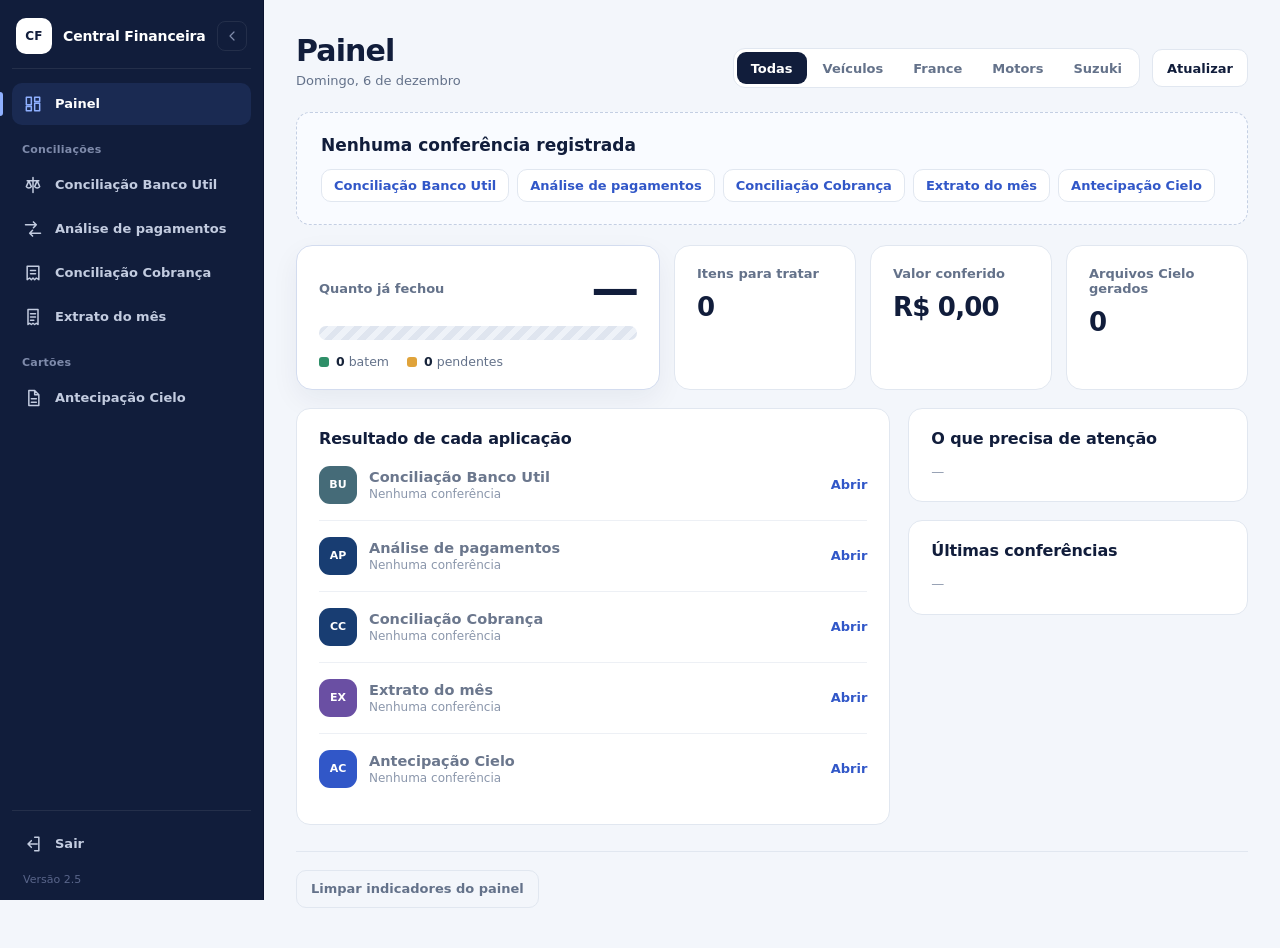
==== commit 8b94a672: "v 489" ====
--- a/index.html
+++ b/index.html
@@ -5,9 +5,9 @@
   <meta name="viewport" content="width=device-width, initial-scale=1">
   <meta name="theme-color" content="#111d3b">
   <title>Painel · Central Financeira</title>
-  <link rel="stylesheet" href="central.css?v=2.3">
-  <link rel="stylesheet" href="shell.css?v=2.3">
-  <script src="shell.js?v=2.3"></script>
+  <link rel="stylesheet" href="central.css?v=2.5">
+  <link rel="stylesheet" href="shell.css?v=2.5">
+  <script src="shell.js?v=2.5"></script>
 </head>
 <body class="dash">
   <main class="dash-main" id="conteudo">
@@ -92,6 +92,6 @@
     </footer>
   </main>
 
-  <script src="dashboard.js?v=2.3"></script>
+  <script src="dashboard.js?v=2.5"></script>
 </body>
 </html>
--- a/central.css
+++ b/central.css
@@ -171,3 +171,6 @@
   .seg-btn { flex: 1 1 0; padding: 6px 4px; }
 }
 .activity strong .co-tag { display: inline-block; margin-top: 0; color: #34466f; font-size: 11px; }
+.tone-extrato { background: #6a4fa3; }
+.seg-select { padding: 0; border: 0; background: none; }
+.seg-select select { min-width: 240px; min-height: 38px; padding: 7px 12px; border: 1px solid var(--line); border-radius: 10px; color: var(--navy); background: var(--surface); font: inherit; font-size: 13.5px; font-weight: 700; }
--- a/shell.css
+++ b/shell.css
@@ -134,23 +134,36 @@
 @media (min-width: 961px) { .cf-toast { margin-left: calc(var(--cf-side) / 2); } }
 @media (prefers-reduced-motion: reduce) { .cf-drop-flash { animation: none; } .cf-toast { transition: none; } }
 
-/* Empresa (v2.3) */
-.cf-company { display: flex; gap: 4px; margin: 4px 0 8px; padding: 3px; border-radius: 10px; background: rgba(255, 255, 255, .06); }
-.cf-co { flex: 1 1 0; min-width: 0; min-height: 30px; padding: 4px 6px; border: 0; border-radius: 7px; color: var(--cf-side-text); background: transparent; font: inherit; font-size: 12px; font-weight: 700; cursor: pointer; white-space: nowrap; overflow: hidden; text-overflow: ellipsis; }
-.cf-co:hover { color: #fff; background: rgba(255, 255, 255, .07); }
-.cf-co.is-on { color: var(--cf-navy); background: #fff; }
-.cf-co-short { display: none; }
-html.cf-collapsed .cf-company { flex-direction: column; margin: 2px 0 8px; padding: 2px; }
-html.cf-collapsed .cf-co-full { display: none; }
-html.cf-collapsed .cf-co-short { display: inline; }
-html.cf-collapsed .cf-co { min-height: 26px; padding: 2px; }
-@media (max-width: 960px) {
-  html.cf-collapsed .cf-company { flex-direction: row; margin: 4px 0 8px; padding: 3px; }
-  html.cf-collapsed .cf-co-full { display: inline; }
-  html.cf-collapsed .cf-co-short { display: none; }
+/* Empresa: barra dentro da tela (v2.4) */
+.cf-pagebar {
+  grid-column: 1 / -1; position: relative; z-index: 15;
+  display: flex; flex-wrap: wrap; align-items: center; gap: 10px 14px;
+  margin: 0 0 16px; padding: 10px 14px; border: 1px solid #e1e7f0; border-radius: 14px; background: #fff;
+  font-family: Inter, ui-sans-serif, system-ui, -apple-system, "Segoe UI", sans-serif;
 }
-.cf-mobile-co { margin-left: auto; padding: 4px 10px; border-radius: 999px; color: var(--cf-navy); background: #fff; font-size: 12px; font-weight: 800; }
-.cf-mobile-co:empty { display: none; }
+.cf-pagebar-label { color: #64728a; font-size: 13px; font-weight: 700; }
+.cf-seg { display: inline-flex; flex-wrap: wrap; gap: 3px; padding: 3px; border-radius: 11px; background: #eef2f8; }
+.cf-co { min-height: 34px; padding: 6px 16px; border: 0; border-radius: 8px; color: #46546d; background: transparent; font: inherit; font-size: 13.5px; font-weight: 700; cursor: pointer; }
+.cf-co:hover { color: #111d3b; background: rgba(255, 255, 255, .7); }
+.cf-co.is-on { color: #fff; background: #111d3b; }
+.cf-co:focus-visible, .cf-co-manage:focus-visible { outline: 2px solid #3157c8; outline-offset: 2px; }
+.cf-co-wrap { position: relative; margin-left: auto; }
+.cf-co-manage { min-height: 34px; padding: 6px 12px; border: 1px solid #dfe5ef; border-radius: 9px; color: #46546d; background: #fff; font: inherit; font-size: 13px; font-weight: 700; cursor: pointer; }
+.cf-co-manage:hover { color: #111d3b; border-color: #c6d0e2; }
+.cf-co-pop { position: absolute; right: 0; top: calc(100% + 6px); z-index: 30; width: 280px; padding: 12px; border: 1px solid #dfe5ef; border-radius: 12px; background: #fff; box-shadow: 0 16px 36px rgba(15, 25, 50, .16); }
+.cf-co-pop[hidden] { display: none; }
+.cf-co-add { display: flex; gap: 6px; }
+.cf-co-input { flex: 1 1 auto; min-width: 0; min-height: 34px; padding: 6px 10px; border: 1px solid #d6deec; border-radius: 8px; font: inherit; font-size: 13px; }
+.cf-co-addbtn { min-height: 34px; padding: 6px 12px; border: 0; border-radius: 8px; color: #fff; background: #111d3b; font: inherit; font-size: 13px; font-weight: 700; cursor: pointer; }
+.cf-co-list { margin: 10px 0 0; padding: 0; list-style: none; }
+.cf-co-list li { display: flex; align-items: center; justify-content: space-between; gap: 8px; padding: 7px 2px; border-top: 1px solid #f0f2f7; font-size: 13px; color: #17243a; }
+.cf-co-del { padding: 3px 8px; border: 0; border-radius: 6px; color: #9b2f35; background: transparent; font: inherit; font-size: 12px; font-weight: 700; cursor: pointer; }
+.cf-co-del:hover { background: #fdeeee; }
+.cf-co-del:disabled { color: #b8c0cd; cursor: default; background: none; }
+@media (max-width: 640px) {
+  .cf-co-wrap { margin-left: 0; }
+  .cf-co-pop { left: 0; right: auto; width: min(280px, calc(100vw - 40px)); }
+}
 
 .cf-modal { position: fixed; inset: 0; z-index: 90; display: grid; place-items: center; padding: 20px; background: rgba(8, 15, 35, .55); font-family: Inter, ui-sans-serif, system-ui, -apple-system, "Segoe UI", sans-serif; }
 .cf-modal-box { width: min(420px, 100%); padding: 26px; border-radius: 18px; background: #fff; box-shadow: 0 24px 60px rgba(8, 15, 35, .35); text-align: center; }
@@ -159,3 +172,16 @@
 .cf-modal-options button { min-height: 50px; border: 1px solid #d6deec; border-radius: 12px; color: #111d3b; background: #f7f9fd; font: inherit; font-size: 16px; font-weight: 750; cursor: pointer; }
 .cf-modal-options button:hover, .cf-modal-options button:focus-visible { border-color: #3157c8; background: #eef2ff; outline: none; }
 .cf-modal-back { display: inline-block; margin-top: 16px; color: #64728a; font-size: 13px; }
+.main-grid > .cf-pagebar { margin-bottom: 0; }
+
+/* Muitas empresas (v2.5) */
+.cf-co-pick { display: flex; align-items: center; gap: 10px; }
+.cf-co-search { width: 280px; max-width: 60vw; min-height: 36px; padding: 6px 12px; border: 1px solid #cfd8e8; border-radius: 9px; color: #111d3b; background: #fff; font: inherit; font-size: 14px; font-weight: 700; }
+.cf-co-search:focus-visible { outline: 2px solid #3157c8; outline-offset: 1px; }
+.cf-co-count { color: #8a96ab; font-size: 12px; }
+.cf-co-add { align-items: flex-start; }
+textarea.cf-co-input { resize: vertical; min-height: 64px; }
+.cf-co-list { max-height: 260px; overflow-y: auto; }
+.cf-modal-search { width: 100%; min-height: 42px; margin-bottom: 12px; padding: 8px 12px; border: 1px solid #d6deec; border-radius: 10px; font: inherit; font-size: 15px; }
+.cf-modal-options { max-height: 52vh; overflow-y: auto; }
+.cf-modal-options button[hidden] { display: none; }
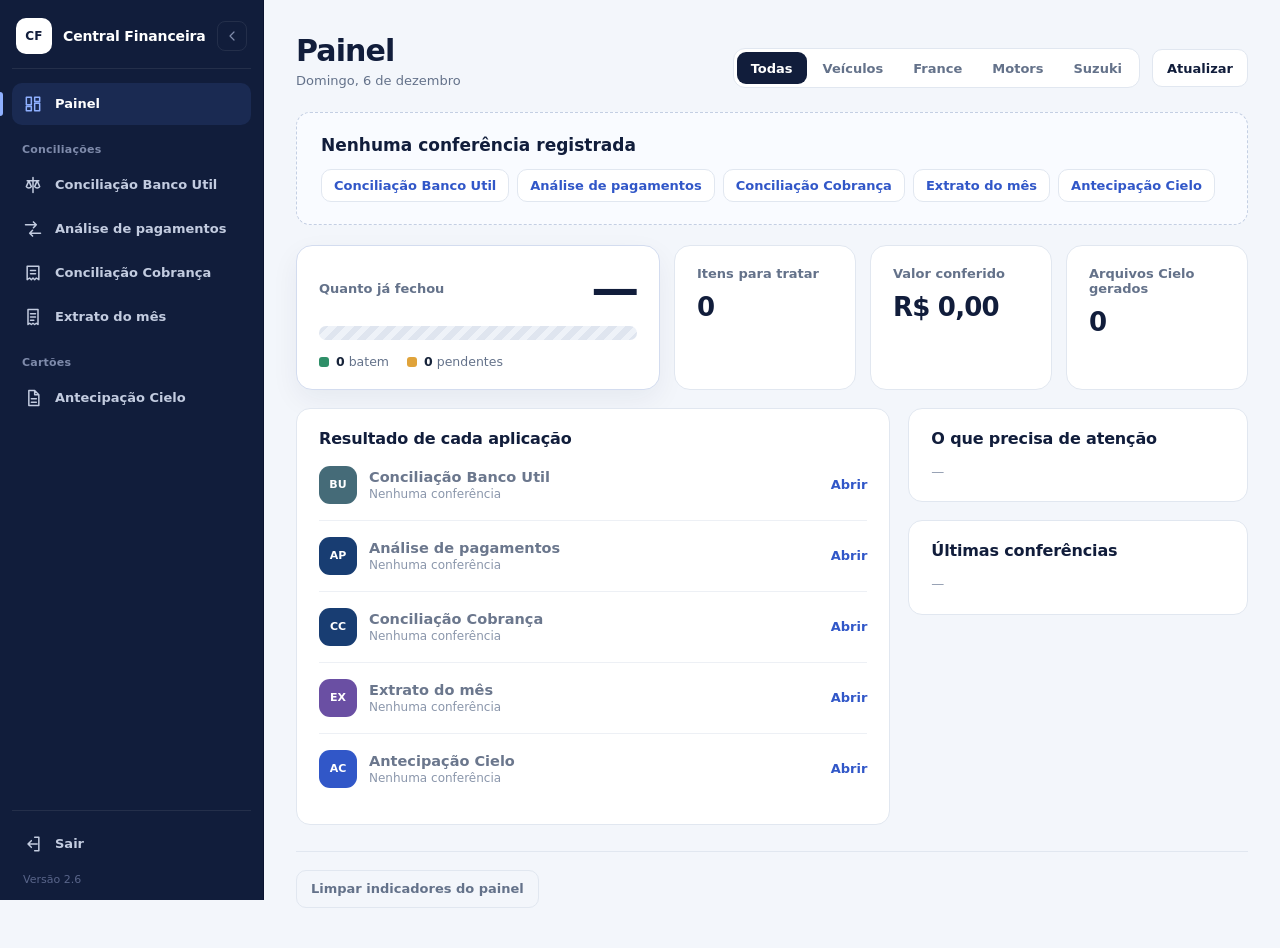
==== commit 0bb24e6a: "48.13" ====
--- a/index.html
+++ b/index.html
@@ -6,8 +6,8 @@
   <meta name="theme-color" content="#111d3b">
   <title>Painel · Central Financeira</title>
   <link rel="stylesheet" href="central.css?v=2.5">
-  <link rel="stylesheet" href="shell.css?v=2.5">
-  <script src="shell.js?v=2.5"></script>
+  <link rel="stylesheet" href="shell.css?v=2.6">
+  <script src="shell.js?v=2.6"></script>
 </head>
 <body class="dash">
   <main class="dash-main" id="conteudo">
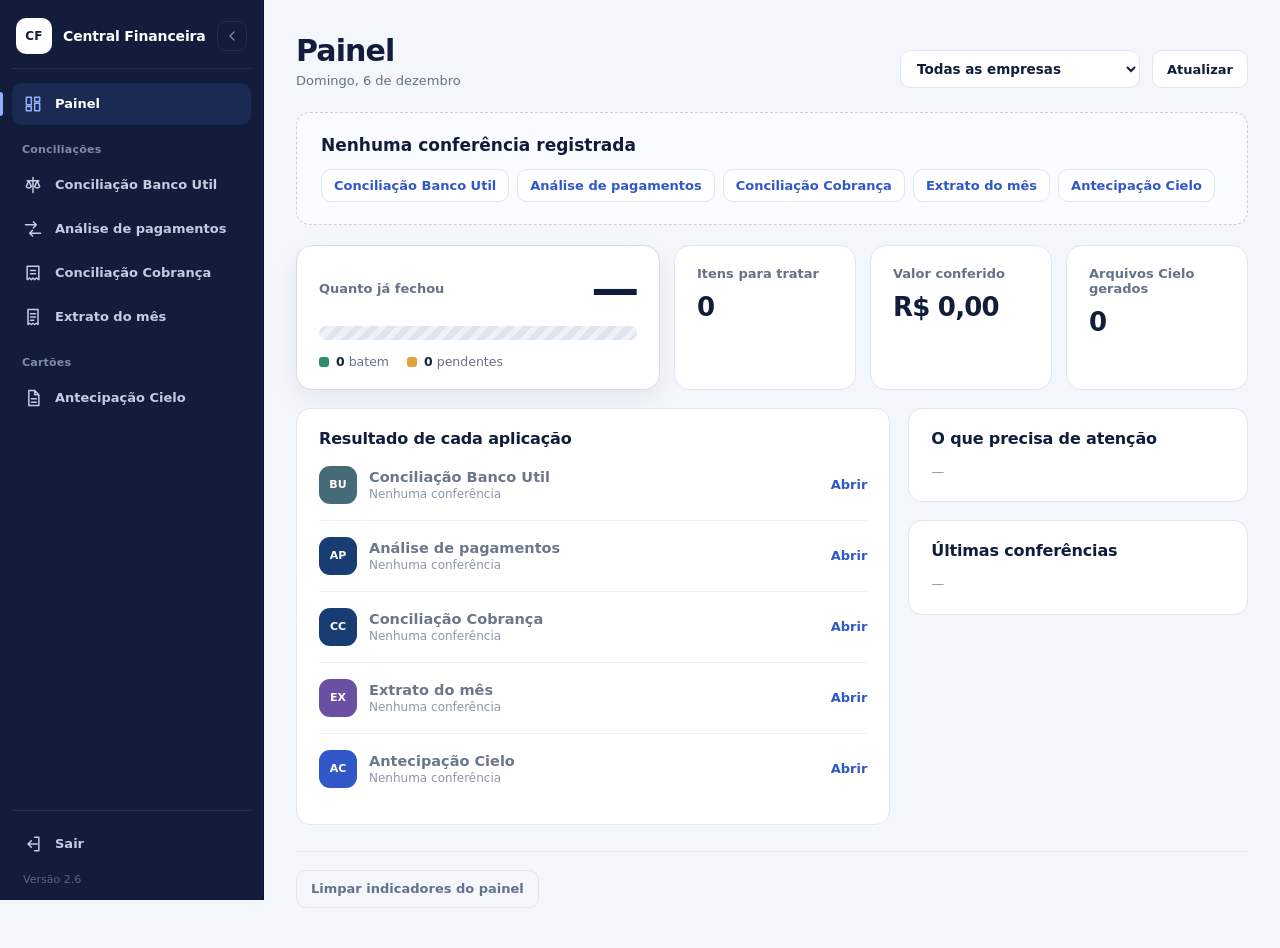
==== commit 61306a88: "V48 2" ====
--- a/index.html
+++ b/index.html
@@ -7,7 +7,7 @@
   <title>Painel · Central Financeira</title>
   <link rel="stylesheet" href="central.css?v=2.5">
   <link rel="stylesheet" href="shell.css?v=2.6">
-  <script src="shell.js?v=2.6"></script>
+  <script src="shell.js?v=2.7"></script>
 </head>
 <body class="dash">
   <main class="dash-main" id="conteudo">
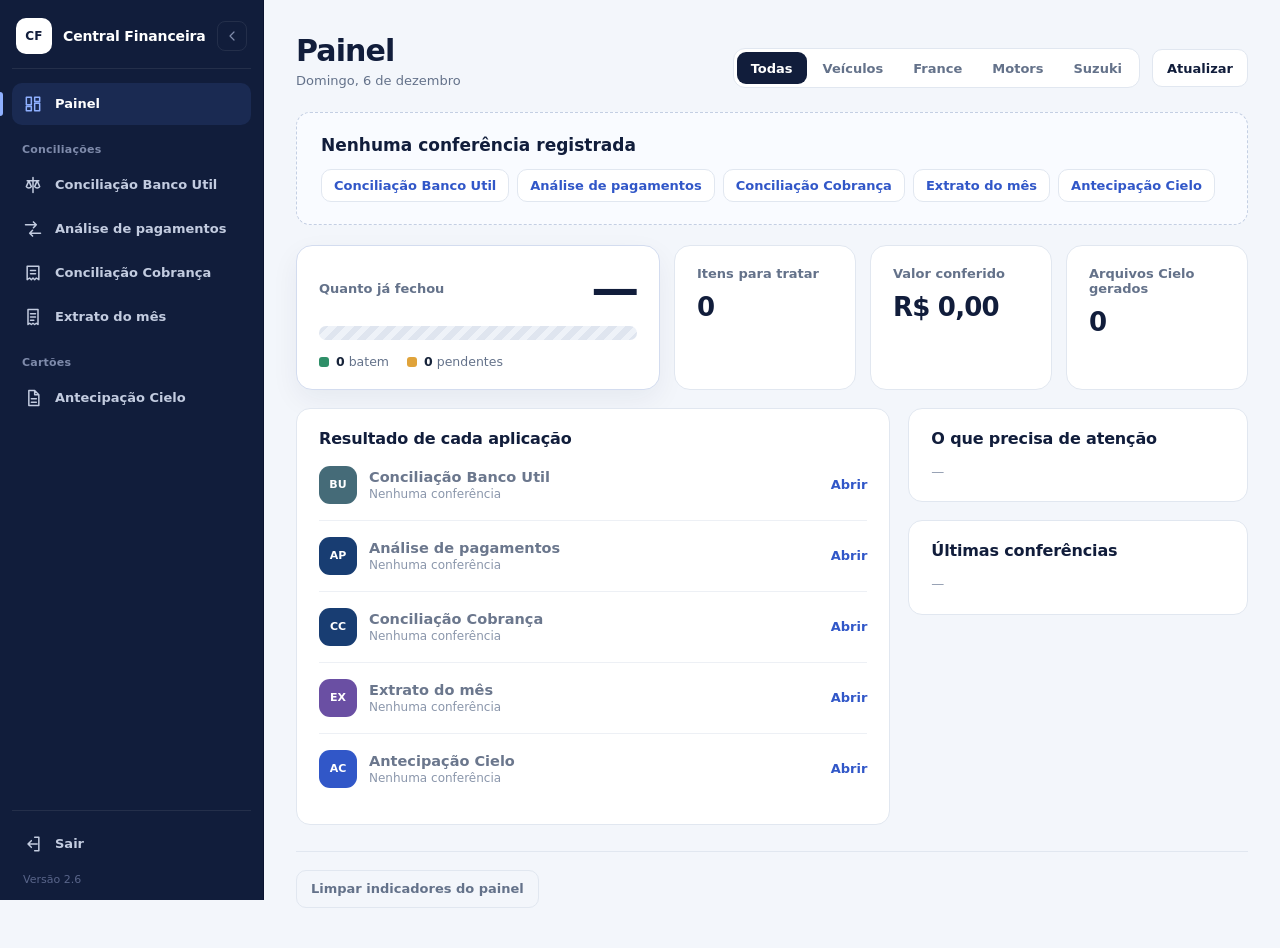
==== commit 68af9628: "v48.21" ====
--- a/index.html
+++ b/index.html
@@ -7,7 +7,7 @@
   <title>Painel · Central Financeira</title>
   <link rel="stylesheet" href="central.css?v=2.5">
   <link rel="stylesheet" href="shell.css?v=2.6">
-  <script src="shell.js?v=2.7"></script>
+  <script src="shell.js?v=2.6"></script>
 </head>
 <body class="dash">
   <main class="dash-main" id="conteudo">
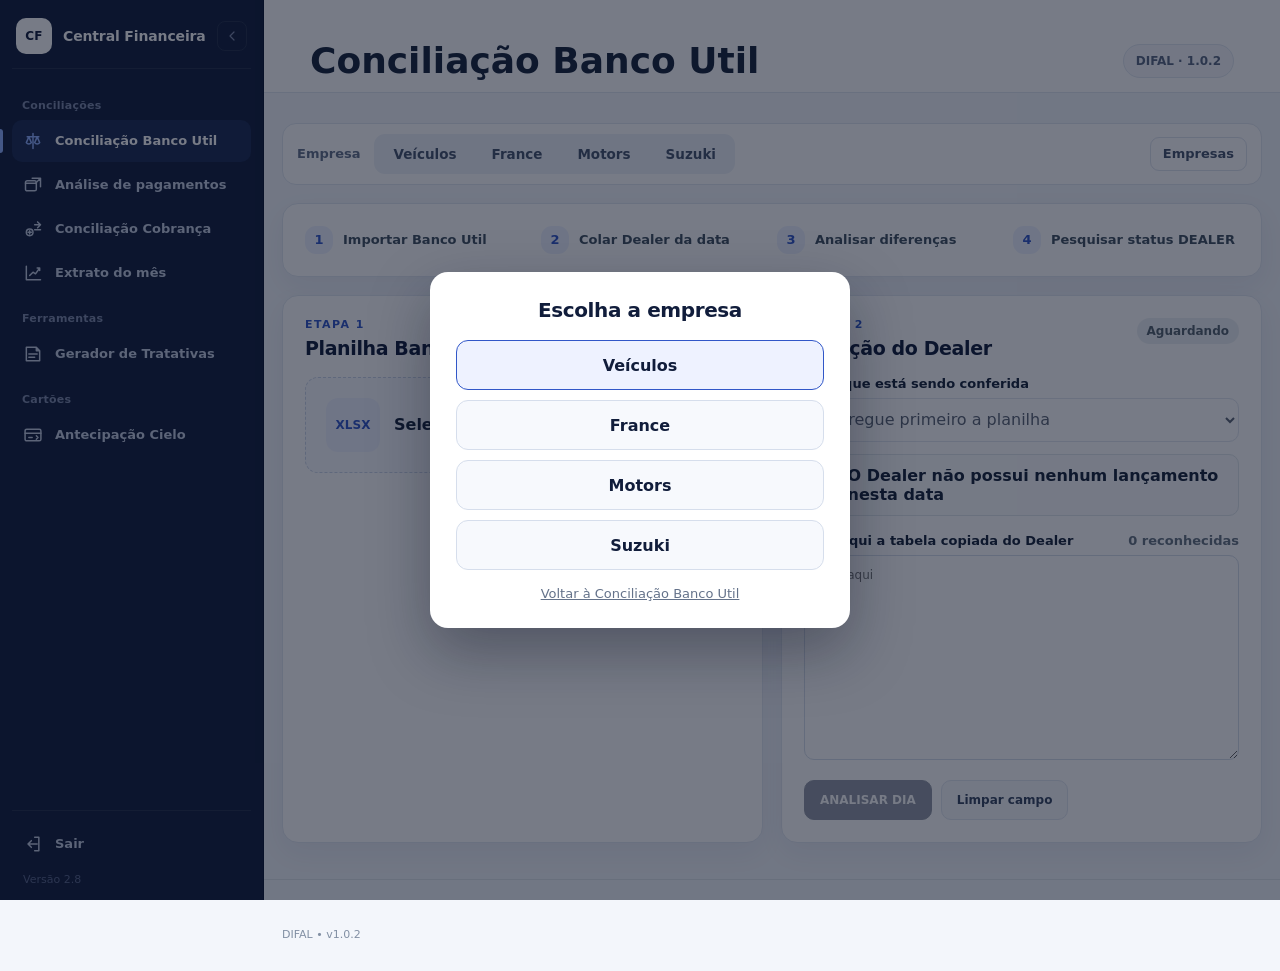
==== commit 5c8e86d2: "Define Conciliação Banco Util como entrada da Central Financeira" ====
--- a/index.html
+++ b/index.html
@@ -3,95 +3,12 @@
 <head>
   <meta charset="utf-8">
   <meta name="viewport" content="width=device-width, initial-scale=1">
-  <meta name="theme-color" content="#111d3b">
-  <title>Painel · Central Financeira</title>
-  <link rel="stylesheet" href="central.css?v=2.5">
-  <link rel="stylesheet" href="shell.css?v=2.6">
-  <script src="shell.js?v=2.6"></script>
+  <meta name="robots" content="noindex">
+  <meta http-equiv="refresh" content="0;url=./difal/">
+  <title>Central Financeira</title>
+  <script>location.replace(new URL('./difal/' + location.search + location.hash, location.href));</script>
 </head>
-<body class="dash">
-  <main class="dash-main" id="conteudo">
-    <header class="dash-head">
-      <div>
-        <h1>Painel</h1>
-        <p class="dash-today" id="today">—</p>
-      </div>
-      <div class="dash-head-actions">
-        <div class="seg" id="companyFilter" role="radiogroup" aria-label="Filtrar por empresa"></div>
-        <button type="button" class="dash-btn" id="refreshBtn">Atualizar</button>
-      </div>
-    </header>
-
-    <div id="emptyState" class="dash-empty" hidden>
-      <h2 id="emptyTitle">Nenhuma conferência registrada</h2>
-      <div class="dash-empty-links" id="emptyLinks"></div>
-    </div>
-
-    <section class="kpis" aria-label="Indicadores principais">
-      <article class="kpi-balance">
-        <div class="kpi-balance-top">
-          <h2>Quanto já fechou</h2>
-          <strong class="kpi-rate" id="kRate">—</strong>
-        </div>
-        <div class="ledger" role="img" id="kLedger" aria-label="Sem dados">
-          <span class="ledger-ok" id="kLedgerOk"></span><span class="ledger-pend" id="kLedgerPend"></span>
-        </div>
-        <div class="ledger-legend">
-          <span><i class="sw sw-ok"></i><b id="kOk">0</b> batem</span>
-          <span><i class="sw sw-pend"></i><b id="kPend">0</b> pendentes</span>
-        </div>
-      </article>
-
-      <article class="kpi-card">
-        <h2>Itens para tratar</h2>
-        <strong id="kPendBig">0</strong>
-        <p id="kPendSub"></p>
-      </article>
-      <article class="kpi-card">
-        <h2>Valor conferido</h2>
-        <strong id="kVolume">R$ 0,00</strong>
-        <p id="kVolumeSub"></p>
-      </article>
-      <article class="kpi-card">
-        <h2>Arquivos Cielo gerados</h2>
-        <strong id="kCielo">0</strong>
-        <p id="kCieloSub"></p>
-      </article>
-    </section>
-
-    <div class="dash-grid">
-      <section class="panel-x modules" aria-labelledby="modulesTitle">
-        <div class="panel-x-head"><h2 id="modulesTitle">Resultado de cada aplicação</h2></div>
-        <div id="moduleRows" class="module-rows"></div>
-      </section>
-
-      <aside class="side-col">
-        <section class="panel-x" aria-labelledby="pendTitle">
-          <div class="panel-x-head"><h2 id="pendTitle">O que precisa de atenção</h2></div>
-          <ul id="pendList" class="pend-list"></ul>
-        </section>
-        <section class="panel-x" aria-labelledby="actTitle">
-          <div class="panel-x-head"><h2 id="actTitle">Últimas conferências</h2></div>
-          <ol id="activity" class="activity"></ol>
-        </section>
-      </aside>
-    </div>
-
-    <section class="panel-x difal-period" id="difalPeriod" aria-labelledby="difalTitle" hidden>
-      <div class="panel-x-head"><h2 id="difalTitle">Dias conferidos · Banco Util</h2></div>
-      <div id="dayStrips"></div>
-      <div class="day-legend">
-        <span><i class="sw sw-ok"></i>Tudo bateu</span>
-        <span><i class="sw sw-pend"></i>Tem itens pendentes</span>
-        <span><i class="sw sw-none"></i>Ainda não conferido</span>
-      </div>
-    </section>
-
-    <footer class="dash-foot">
-      <button type="button" class="dash-btn dash-btn-quiet" id="clearIndicators">Limpar indicadores do painel</button>
-    </footer>
-  </main>
-
-  <script src="dashboard.js?v=2.5"></script>
+<body>
+  <p>Redirecionando para <a href="./difal/">Conciliação Banco Util</a>...</p>
 </body>
 </html>
